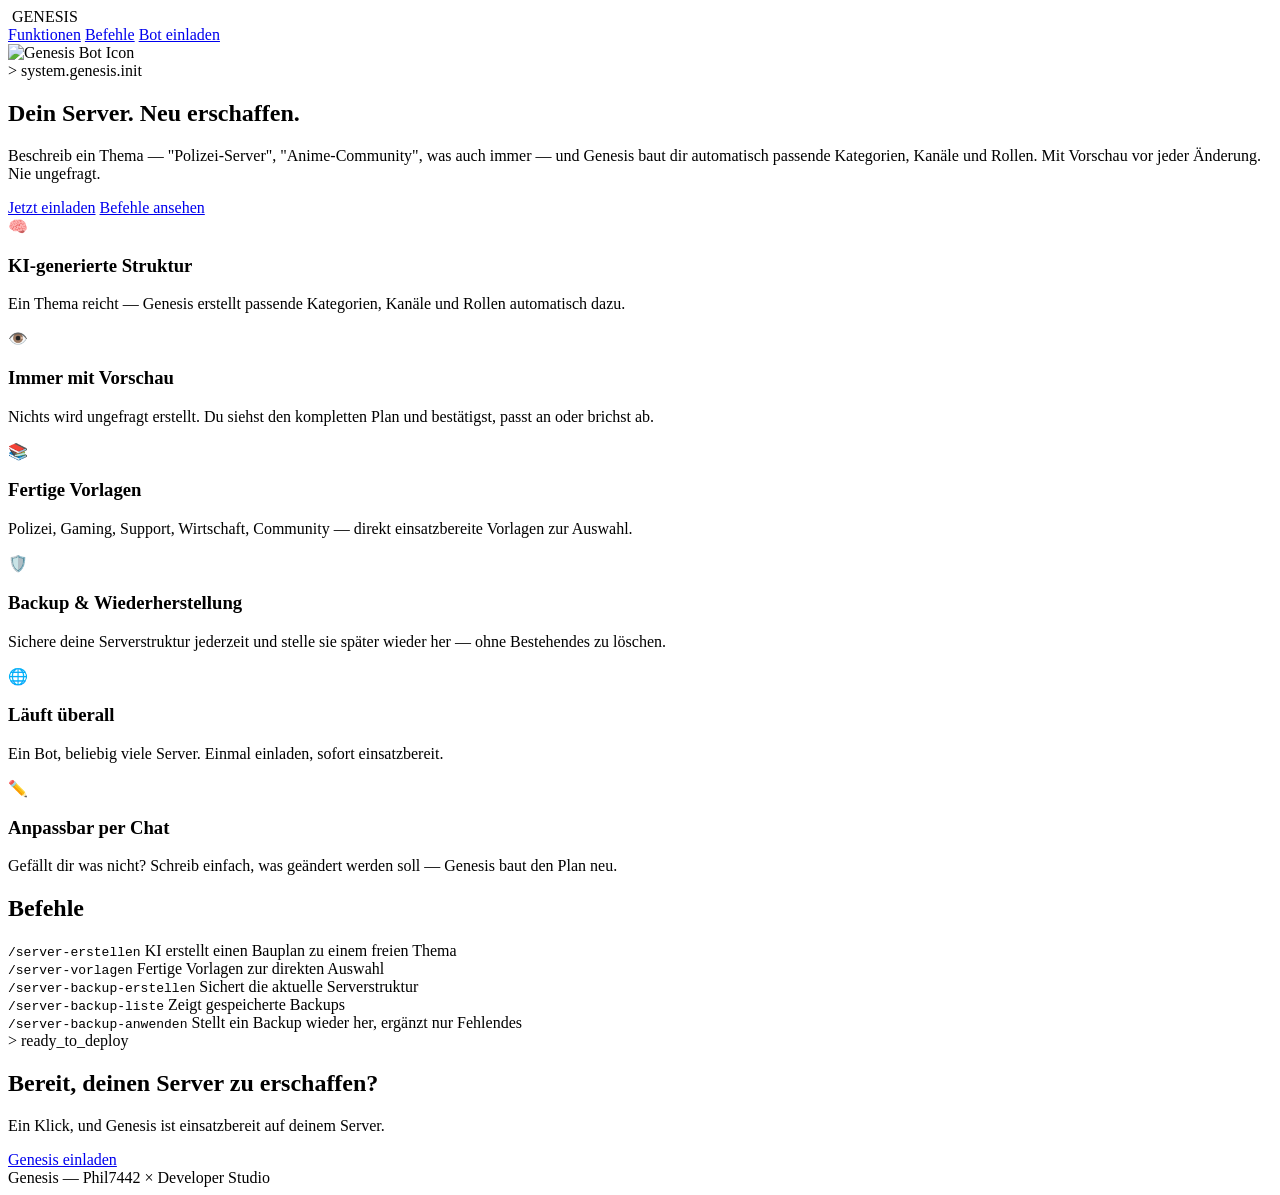
==== public/index.html @ 7fd575b4 "Rename index.html to public/index.html" ====
<!DOCTYPE html>
<html lang="de">
<head>
<meta charset="UTF-8">
<meta name="viewport" content="width=device-width, initial-scale=1.0">
<title>Genesis — KI-Server-Baumeister für Discord</title>
<meta name="description" content="Genesis baut dir per KI komplette Discord-Server auf: Kategorien, Kanäle und Rollen passend zu deinem Thema, mit Vorschau, Vorlagen und Backup-Funktion.">
<link rel="icon" href="assets/genesis-icon.png">
<link rel="preconnect" href="https://fonts.googleapis.com">
<link href="https://fonts.googleapis.com/css2?family=Space+Grotesk:wght@500;600;700&family=Inter:wght@400;500;600&family=JetBrains+Mono:wght@400;500;600&display=swap" rel="stylesheet">
<link rel="stylesheet" href="style.css">
</head>
<body>

  <div class="glow-bg" aria-hidden="true"></div>

  <header class="topbar">
    <div class="brand">
      <img src="assets/genesis-icon.png" alt="" class="brand-icon">
      <span>GENESIS</span>
    </div>
    <nav class="topnav">
      <a href="#features">Funktionen</a>
      <a href="#commands">Befehle</a>
      <a href="#invite" class="btn btn-primary btn-sm">Bot einladen</a>
    </nav>
  </header>

  <main>
    <section class="hero">
      <img src="assets/genesis-icon.png" alt="Genesis Bot Icon" class="hero-icon">
      <div class="mono eyebrow">&gt; system.genesis.init</div>
      <h1>Dein Server. <span class="grad-text">Neu erschaffen.</span></h1>
      <p class="hero-sub">
        Beschreib ein Thema — "Polizei-Server", "Anime-Community", was auch immer —
        und Genesis baut dir automatisch passende Kategorien, Kanäle und Rollen.
        Mit Vorschau vor jeder Änderung. Nie ungefragt.
      </p>
      <div class="hero-actions">
        <a href="#invite" class="btn btn-primary">Jetzt einladen</a>
        <a href="#commands" class="btn btn-ghost">Befehle ansehen</a>
      </div>
    </section>

    <section id="features" class="features">
      <div class="feature-card">
        <div class="feature-icon">🧠</div>
        <h3>KI-generierte Struktur</h3>
        <p>Ein Thema reicht — Genesis erstellt passende Kategorien, Kanäle und Rollen automatisch dazu.</p>
      </div>
      <div class="feature-card">
        <div class="feature-icon">👁️</div>
        <h3>Immer mit Vorschau</h3>
        <p>Nichts wird ungefragt erstellt. Du siehst den kompletten Plan und bestätigst, passt an oder brichst ab.</p>
      </div>
      <div class="feature-card">
        <div class="feature-icon">📚</div>
        <h3>Fertige Vorlagen</h3>
        <p>Polizei, Gaming, Support, Wirtschaft, Community — direkt einsatzbereite Vorlagen zur Auswahl.</p>
      </div>
      <div class="feature-card">
        <div class="feature-icon">🛡️</div>
        <h3>Backup & Wiederherstellung</h3>
        <p>Sichere deine Serverstruktur jederzeit und stelle sie später wieder her — ohne Bestehendes zu löschen.</p>
      </div>
      <div class="feature-card">
        <div class="feature-icon">🌐</div>
        <h3>Läuft überall</h3>
        <p>Ein Bot, beliebig viele Server. Einmal einladen, sofort einsatzbereit.</p>
      </div>
      <div class="feature-card">
        <div class="feature-icon">✏️</div>
        <h3>Anpassbar per Chat</h3>
        <p>Gefällt dir was nicht? Schreib einfach, was geändert werden soll — Genesis baut den Plan neu.</p>
      </div>
    </section>

    <section id="commands" class="commands">
      <h2>Befehle</h2>
      <div class="command-list">
        <div class="command-row">
          <code>/server-erstellen</code>
          <span>KI erstellt einen Bauplan zu einem freien Thema</span>
        </div>
        <div class="command-row">
          <code>/server-vorlagen</code>
          <span>Fertige Vorlagen zur direkten Auswahl</span>
        </div>
        <div class="command-row">
          <code>/server-backup-erstellen</code>
          <span>Sichert die aktuelle Serverstruktur</span>
        </div>
        <div class="command-row">
          <code>/server-backup-liste</code>
          <span>Zeigt gespeicherte Backups</span>
        </div>
        <div class="command-row">
          <code>/server-backup-anwenden</code>
          <span>Stellt ein Backup wieder her, ergänzt nur Fehlendes</span>
        </div>
      </div>
    </section>

    <section id="invite" class="invite">
      <div class="mono eyebrow">&gt; ready_to_deploy</div>
      <h2>Bereit, deinen Server zu erschaffen?</h2>
      <p>Ein Klick, und Genesis ist einsatzbereit auf deinem Server.</p>
      <a href="INVITE_LINK_HIER_EINTRAGEN" class="btn btn-primary btn-lg">Genesis einladen</a>
    </section>
  </main>

  <footer>
    <span>Genesis — Phil7442 × Developer Studio</span>
  </footer>

</body>
</html>
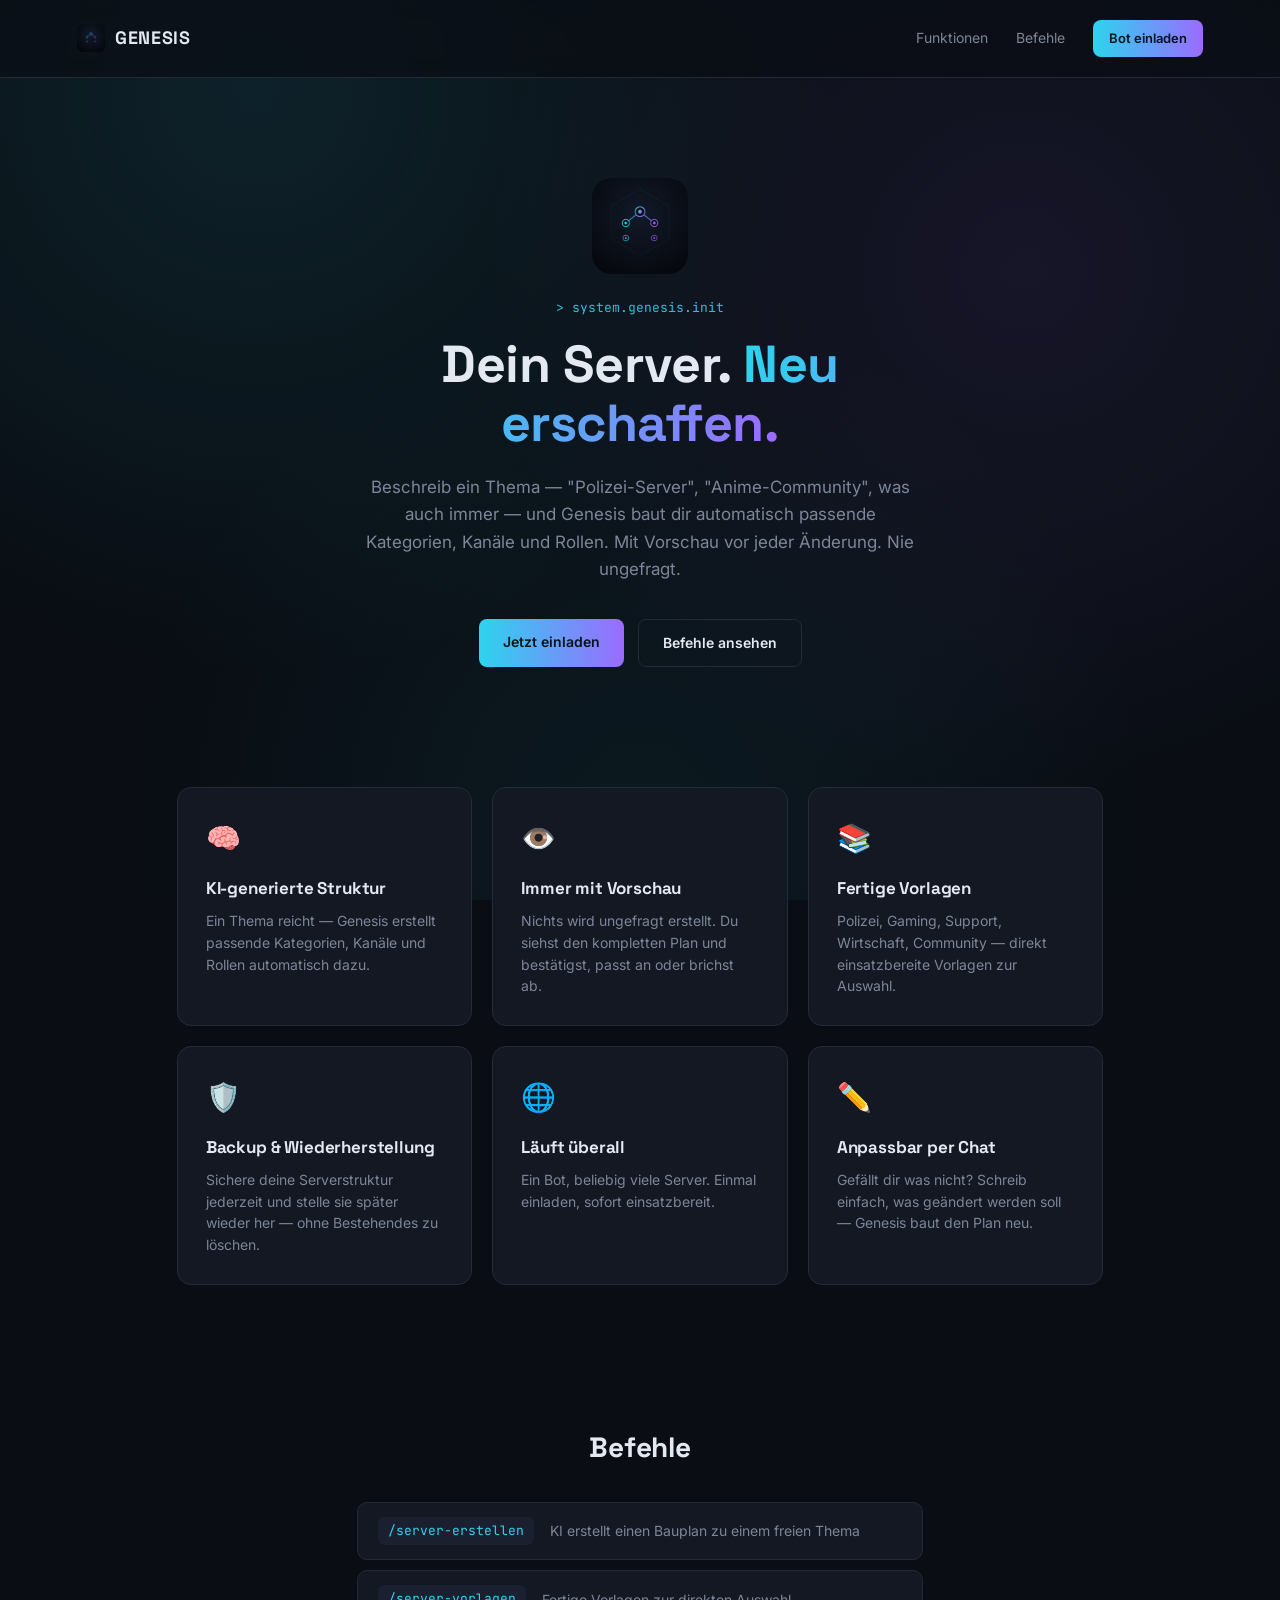
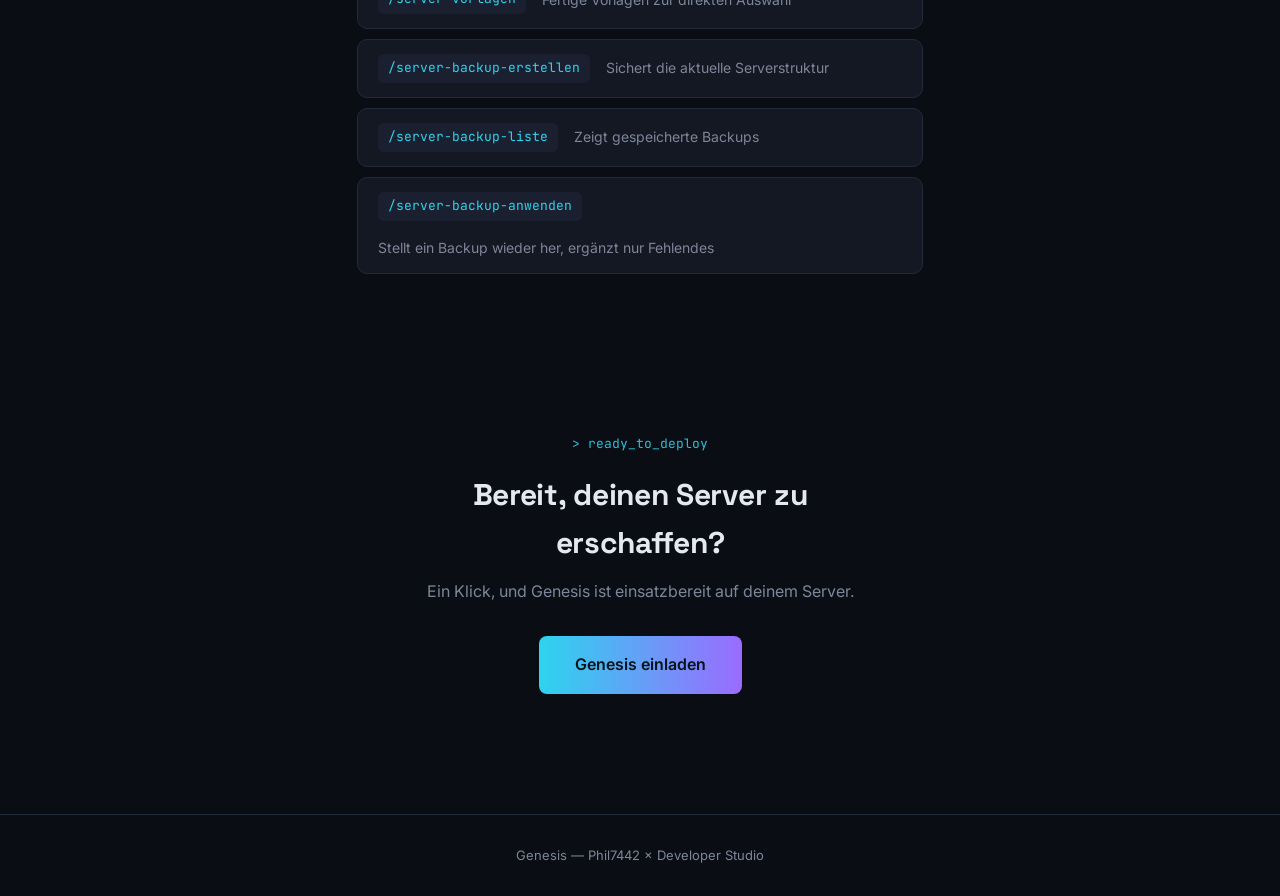
==== commit d0d9a1b3: "Update index.html" ====
--- a/public/index.html
+++ b/public/index.html
@@ -105,7 +105,7 @@
       <div class="mono eyebrow">&gt; ready_to_deploy</div>
       <h2>Bereit, deinen Server zu erschaffen?</h2>
       <p>Ein Klick, und Genesis ist einsatzbereit auf deinem Server.</p>
-      <a href="INVITE_LINK_HIER_EINTRAGEN" class="btn btn-primary btn-lg">Genesis einladen</a>
+      <a href="https://discord.com/oauth2/authorize?client_id=1523338156877942854&permissions=8&integration_type=0&scope=bot" class="btn btn-primary btn-lg">Genesis einladen</a>
     </section>
   </main>
 
--- a/public/style.css
+++ b/public/style.css
@@ -0,0 +1,119 @@
+:root {
+  --bg: #0a0e14;
+  --surface: #131822;
+  --surface-2: #1a2030;
+  --border: #232a3a;
+  --cyan: #2dd4ee;
+  --violet: #9b6bff;
+  --text: #e4e8f1;
+  --text-dim: #7d8699;
+}
+* { box-sizing: border-box; margin: 0; padding: 0; }
+html { scroll-behavior: smooth; }
+body {
+  background: var(--bg);
+  color: var(--text);
+  font-family: 'Inter', sans-serif;
+  line-height: 1.6;
+  overflow-x: hidden;
+}
+h1, h2, h3, .brand { font-family: 'Space Grotesk', sans-serif; letter-spacing: -0.01em; }
+.mono { font-family: 'JetBrains Mono', monospace; }
+a { color: inherit; text-decoration: none; }
+
+.glow-bg {
+  position: fixed; inset: 0; z-index: -1; pointer-events: none;
+  background:
+    radial-gradient(circle at 20% 10%, rgba(45,212,238,0.10), transparent 45%),
+    radial-gradient(circle at 80% 30%, rgba(155,107,255,0.09), transparent 45%),
+    radial-gradient(circle at 50% 90%, rgba(45,212,238,0.06), transparent 50%);
+}
+
+.grad-text {
+  background: linear-gradient(90deg, var(--cyan), var(--violet));
+  -webkit-background-clip: text;
+  background-clip: text;
+  color: transparent;
+}
+
+/* Topbar */
+.topbar {
+  display: flex; align-items: center; justify-content: space-between;
+  padding: 20px 6vw; position: sticky; top: 0; z-index: 10;
+  background: rgba(10,14,20,0.75); backdrop-filter: blur(10px);
+  border-bottom: 1px solid var(--border);
+}
+.brand { display: flex; align-items: center; gap: 10px; font-weight: 700; font-size: 18px; letter-spacing: 0.04em; }
+.brand-icon { width: 28px; height: 28px; border-radius: 6px; }
+.topnav { display: flex; align-items: center; gap: 28px; }
+.topnav a:not(.btn) { color: var(--text-dim); font-size: 14px; transition: 0.15s; }
+.topnav a:not(.btn):hover { color: var(--text); }
+
+/* Buttons */
+.btn {
+  display: inline-block; font-weight: 600; padding: 12px 24px; border-radius: 8px;
+  border: 1px solid var(--border); transition: 0.15s; font-size: 14px;
+}
+.btn-primary { background: linear-gradient(90deg, var(--cyan), var(--violet)); color: #04141a; border: none; }
+.btn-primary:hover { filter: brightness(1.1); }
+.btn-ghost { background: transparent; color: var(--text); border-color: var(--border); }
+.btn-ghost:hover { border-color: var(--cyan); color: var(--cyan); }
+.btn-sm { padding: 8px 16px; font-size: 13px; }
+.btn-lg { padding: 16px 36px; font-size: 16px; }
+
+/* Hero */
+.hero {
+  max-width: 720px; margin: 0 auto; padding: 100px 6vw 80px;
+  text-align: center; display: flex; flex-direction: column; align-items: center;
+}
+.hero-icon { width: 96px; height: 96px; border-radius: 20px; margin-bottom: 24px; }
+.eyebrow { color: var(--cyan); font-size: 13px; margin-bottom: 16px; opacity: 0.9; }
+.hero h1 { font-size: clamp(32px, 6vw, 52px); font-weight: 700; margin-bottom: 20px; line-height: 1.15; }
+.hero-sub { color: var(--text-dim); font-size: 17px; max-width: 560px; margin-bottom: 36px; }
+.hero-actions { display: flex; gap: 14px; flex-wrap: wrap; justify-content: center; }
+
+/* Features */
+.features {
+  max-width: 1080px; margin: 0 auto; padding: 40px 6vw 100px;
+  display: grid; grid-template-columns: repeat(auto-fit, minmax(260px, 1fr)); gap: 20px;
+}
+.feature-card {
+  background: var(--surface); border: 1px solid var(--border); border-radius: 14px;
+  padding: 28px; transition: 0.2s;
+}
+.feature-card:hover { border-color: rgba(45,212,238,0.35); transform: translateY(-2px); }
+.feature-icon { font-size: 28px; margin-bottom: 14px; }
+.feature-card h3 { font-size: 17px; margin-bottom: 8px; }
+.feature-card p { color: var(--text-dim); font-size: 14px; line-height: 1.55; }
+
+/* Commands */
+.commands { max-width: 720px; margin: 0 auto; padding: 40px 6vw 100px; }
+.commands h2 { text-align: center; font-size: 28px; margin-bottom: 32px; }
+.command-list { display: flex; flex-direction: column; gap: 10px; }
+.command-row {
+  display: flex; align-items: center; gap: 16px; flex-wrap: wrap;
+  background: var(--surface); border: 1px solid var(--border); border-radius: 10px;
+  padding: 14px 20px;
+}
+.command-row code {
+  font-family: 'JetBrains Mono', monospace; color: var(--cyan); font-size: 13px;
+  background: var(--surface-2); padding: 4px 10px; border-radius: 6px; flex-shrink: 0;
+}
+.command-row span { color: var(--text-dim); font-size: 14px; }
+
+/* Invite */
+.invite {
+  max-width: 600px; margin: 0 auto; padding: 60px 6vw 120px; text-align: center;
+}
+.invite h2 { font-size: 30px; margin-bottom: 12px; }
+.invite p { color: var(--text-dim); margin-bottom: 32px; }
+
+/* Footer */
+footer {
+  text-align: center; padding: 30px; color: var(--text-dim); font-size: 13px;
+  border-top: 1px solid var(--border);
+}
+
+@media (max-width: 640px) {
+  .topnav a:not(.btn) { display: none; }
+}
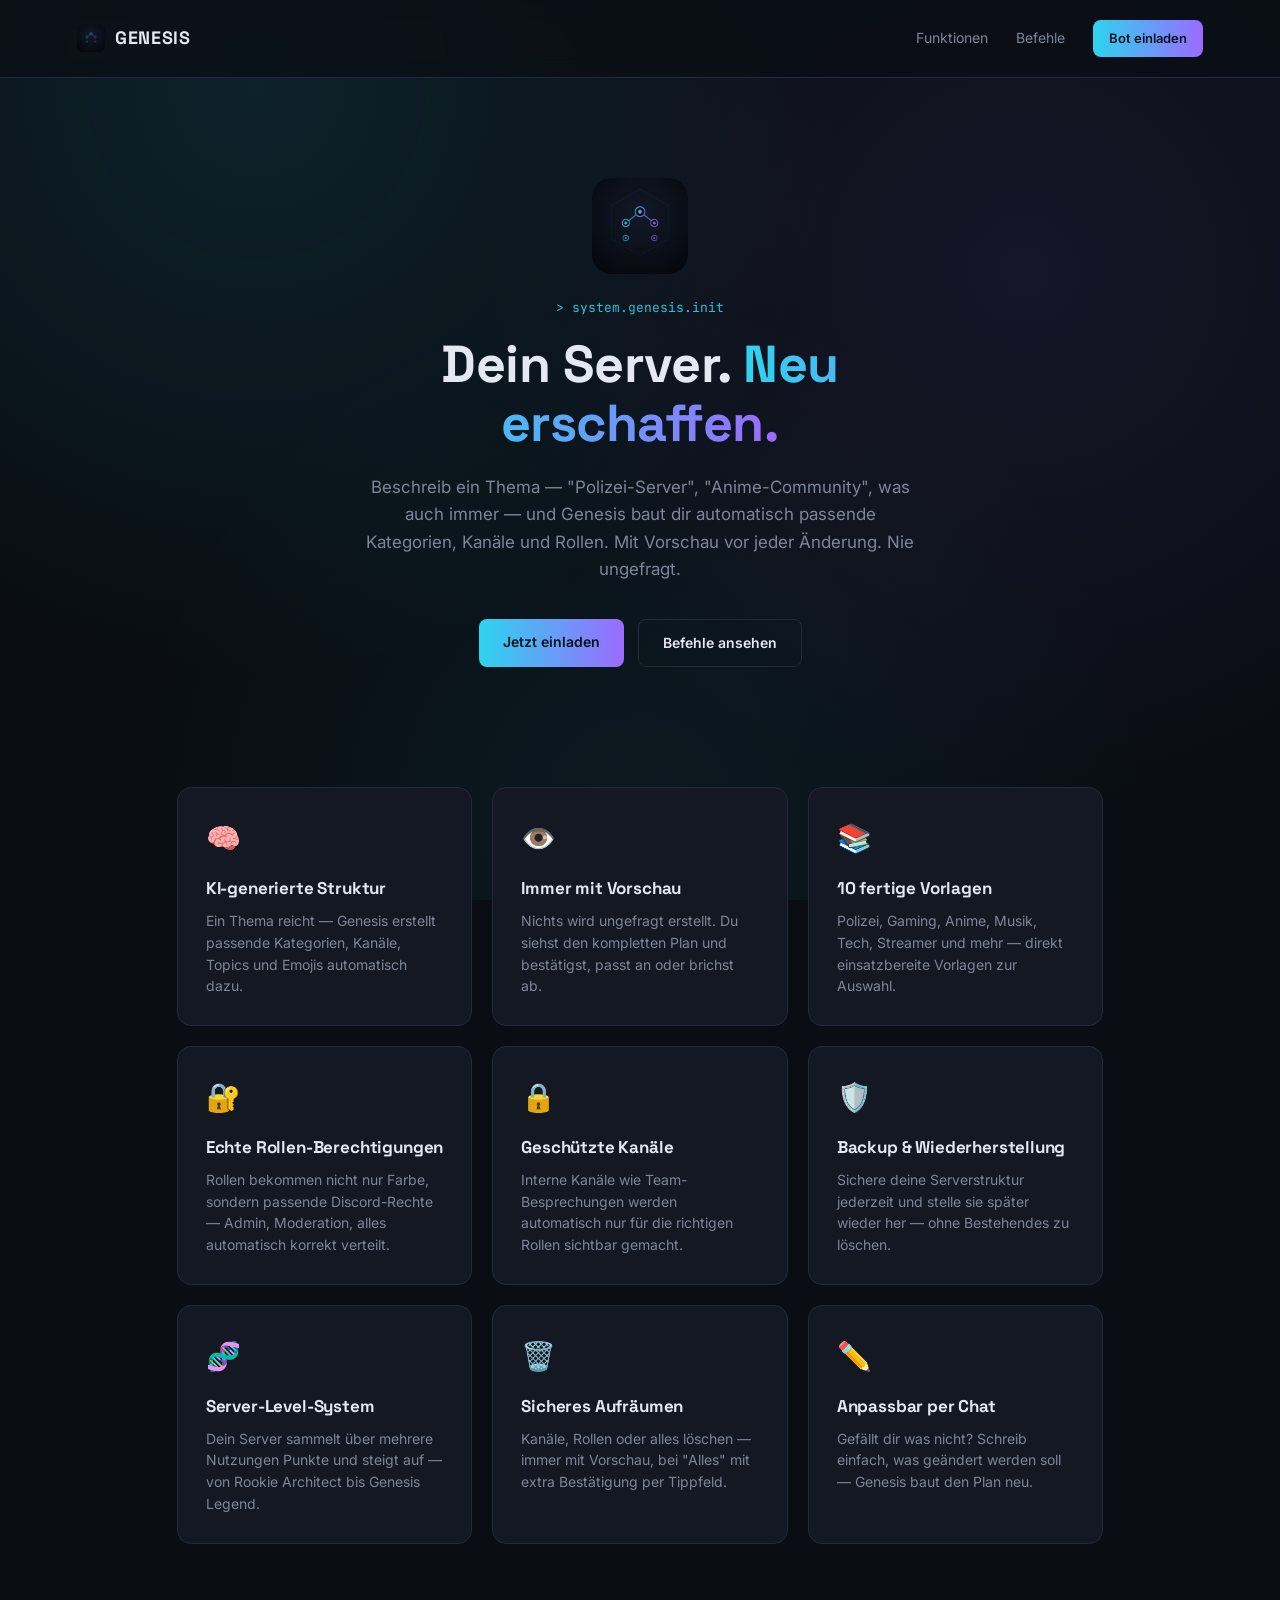
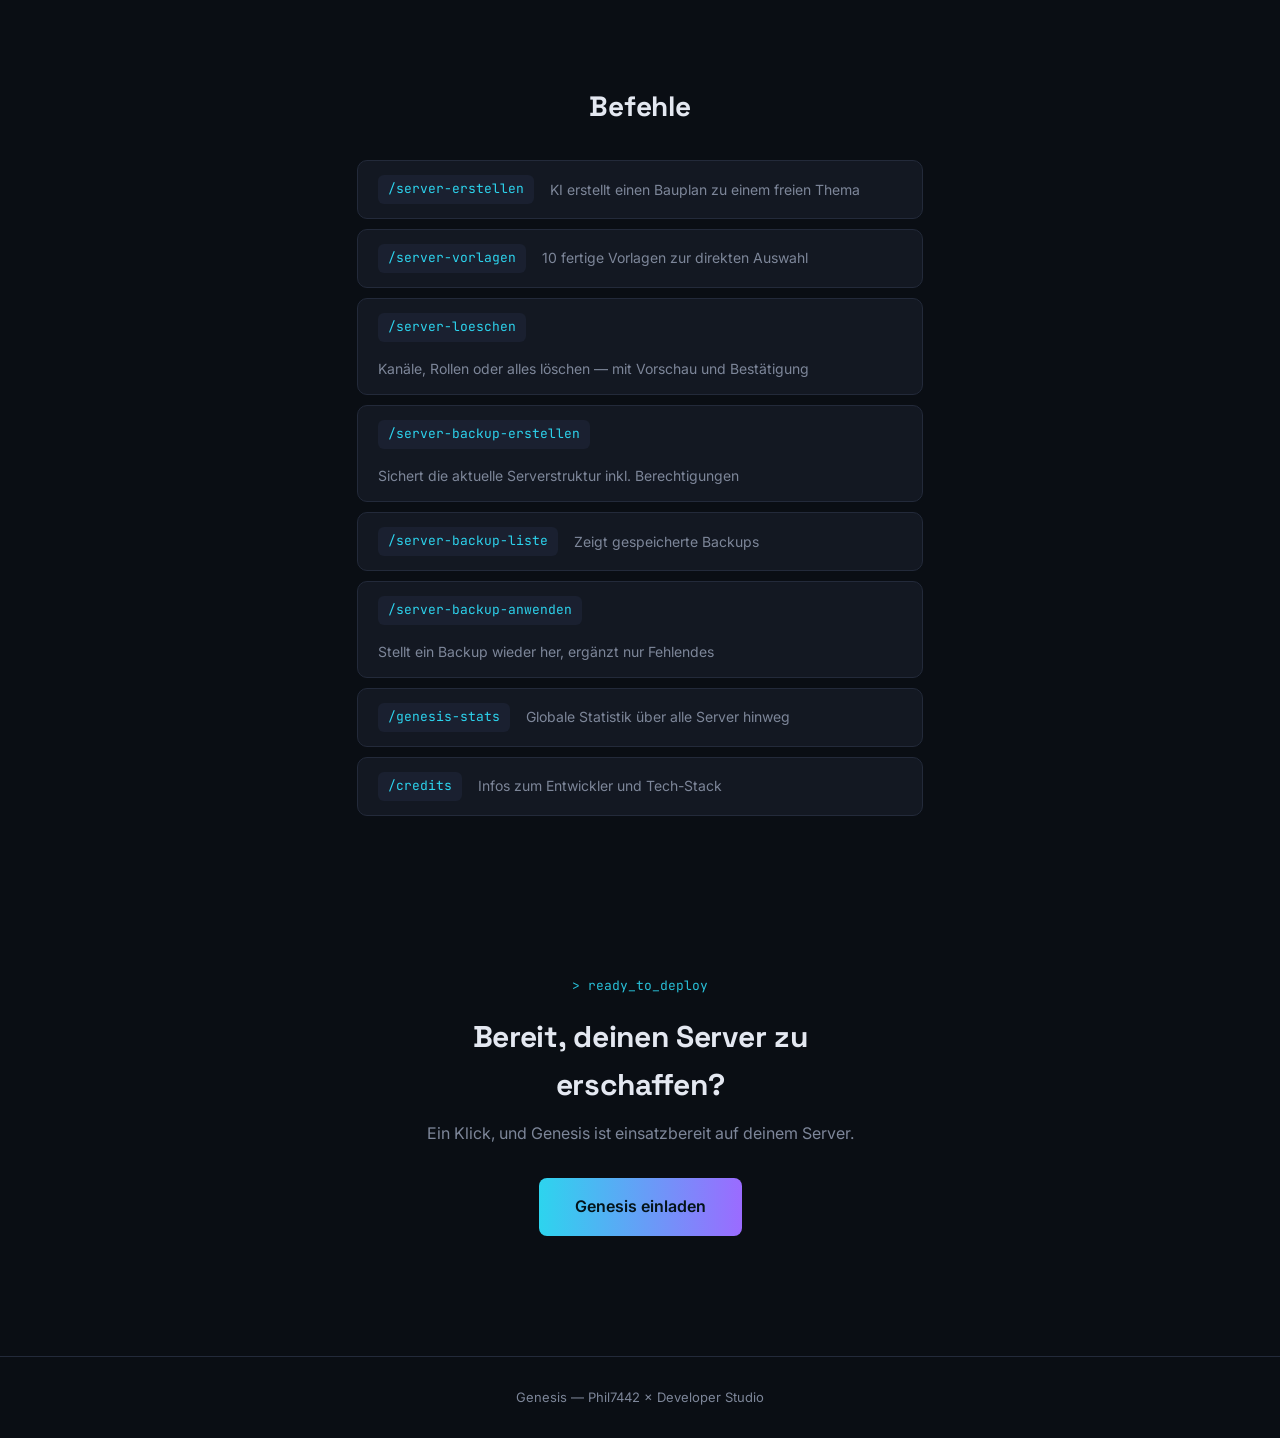
==== commit 0841e1fc: "Rename index.html to public/index.html" ====
--- a/public/index.html
+++ b/public/index.html
@@ -4,7 +4,7 @@
 <meta charset="UTF-8">
 <meta name="viewport" content="width=device-width, initial-scale=1.0">
 <title>Genesis — KI-Server-Baumeister für Discord</title>
-<meta name="description" content="Genesis baut dir per KI komplette Discord-Server auf: Kategorien, Kanäle und Rollen passend zu deinem Thema, mit Vorschau, Vorlagen und Backup-Funktion.">
+<meta name="description" content="Genesis baut dir per KI komplette Discord-Server auf: Kategorien, Kanäle, echte Rollen-Berechtigungen und geschützte Team-Kanäle passend zu deinem Thema, mit Vorschau, 10 Vorlagen, Level-System und Backup-Funktion.">
 <link rel="icon" href="assets/genesis-icon.png">
 <link rel="preconnect" href="https://fonts.googleapis.com">
 <link href="https://fonts.googleapis.com/css2?family=Space+Grotesk:wght@500;600;700&family=Inter:wght@400;500;600&family=JetBrains+Mono:wght@400;500;600&display=swap" rel="stylesheet">
@@ -46,7 +46,7 @@
       <div class="feature-card">
         <div class="feature-icon">🧠</div>
         <h3>KI-generierte Struktur</h3>
-        <p>Ein Thema reicht — Genesis erstellt passende Kategorien, Kanäle und Rollen automatisch dazu.</p>
+        <p>Ein Thema reicht — Genesis erstellt passende Kategorien, Kanäle, Topics und Emojis automatisch dazu.</p>
       </div>
       <div class="feature-card">
         <div class="feature-icon">👁️</div>
@@ -55,8 +55,18 @@
       </div>
       <div class="feature-card">
         <div class="feature-icon">📚</div>
-        <h3>Fertige Vorlagen</h3>
-        <p>Polizei, Gaming, Support, Wirtschaft, Community — direkt einsatzbereite Vorlagen zur Auswahl.</p>
+        <h3>10 fertige Vorlagen</h3>
+        <p>Polizei, Gaming, Anime, Musik, Tech, Streamer und mehr — direkt einsatzbereite Vorlagen zur Auswahl.</p>
+      </div>
+      <div class="feature-card">
+        <div class="feature-icon">🔐</div>
+        <h3>Echte Rollen-Berechtigungen</h3>
+        <p>Rollen bekommen nicht nur Farbe, sondern passende Discord-Rechte — Admin, Moderation, alles automatisch korrekt verteilt.</p>
+      </div>
+      <div class="feature-card">
+        <div class="feature-icon">🔒</div>
+        <h3>Geschützte Kanäle</h3>
+        <p>Interne Kanäle wie Team-Besprechungen werden automatisch nur für die richtigen Rollen sichtbar gemacht.</p>
       </div>
       <div class="feature-card">
         <div class="feature-icon">🛡️</div>
@@ -64,9 +74,14 @@
         <p>Sichere deine Serverstruktur jederzeit und stelle sie später wieder her — ohne Bestehendes zu löschen.</p>
       </div>
       <div class="feature-card">
-        <div class="feature-icon">🌐</div>
-        <h3>Läuft überall</h3>
-        <p>Ein Bot, beliebig viele Server. Einmal einladen, sofort einsatzbereit.</p>
+        <div class="feature-icon">🧬</div>
+        <h3>Server-Level-System</h3>
+        <p>Dein Server sammelt über mehrere Nutzungen Punkte und steigt auf — von Rookie Architect bis Genesis Legend.</p>
+      </div>
+      <div class="feature-card">
+        <div class="feature-icon">🗑️</div>
+        <h3>Sicheres Aufräumen</h3>
+        <p>Kanäle, Rollen oder alles löschen — immer mit Vorschau, bei "Alles" mit extra Bestätigung per Tippfeld.</p>
       </div>
       <div class="feature-card">
         <div class="feature-icon">✏️</div>
@@ -84,11 +99,15 @@
         </div>
         <div class="command-row">
           <code>/server-vorlagen</code>
-          <span>Fertige Vorlagen zur direkten Auswahl</span>
+          <span>10 fertige Vorlagen zur direkten Auswahl</span>
+        </div>
+        <div class="command-row">
+          <code>/server-loeschen</code>
+          <span>Kanäle, Rollen oder alles löschen — mit Vorschau und Bestätigung</span>
         </div>
         <div class="command-row">
           <code>/server-backup-erstellen</code>
-          <span>Sichert die aktuelle Serverstruktur</span>
+          <span>Sichert die aktuelle Serverstruktur inkl. Berechtigungen</span>
         </div>
         <div class="command-row">
           <code>/server-backup-liste</code>
@@ -98,6 +117,14 @@
           <code>/server-backup-anwenden</code>
           <span>Stellt ein Backup wieder her, ergänzt nur Fehlendes</span>
         </div>
+        <div class="command-row">
+          <code>/genesis-stats</code>
+          <span>Globale Statistik über alle Server hinweg</span>
+        </div>
+        <div class="command-row">
+          <code>/credits</code>
+          <span>Infos zum Entwickler und Tech-Stack</span>
+        </div>
       </div>
     </section>
 
@@ -105,7 +132,7 @@
       <div class="mono eyebrow">&gt; ready_to_deploy</div>
       <h2>Bereit, deinen Server zu erschaffen?</h2>
       <p>Ein Klick, und Genesis ist einsatzbereit auf deinem Server.</p>
-      <a href="https://discord.com/oauth2/authorize?client_id=1523338156877942854&permissions=8&integration_type=0&scope=bot" class="btn btn-primary btn-lg">Genesis einladen</a>
+      <a href="https://discord.com/api/oauth2/authorize?client_id=1523338156877942854&permissions=8&scope=bot%20applications.commands" class="btn btn-primary btn-lg">Genesis einladen</a>
     </section>
   </main>
 
